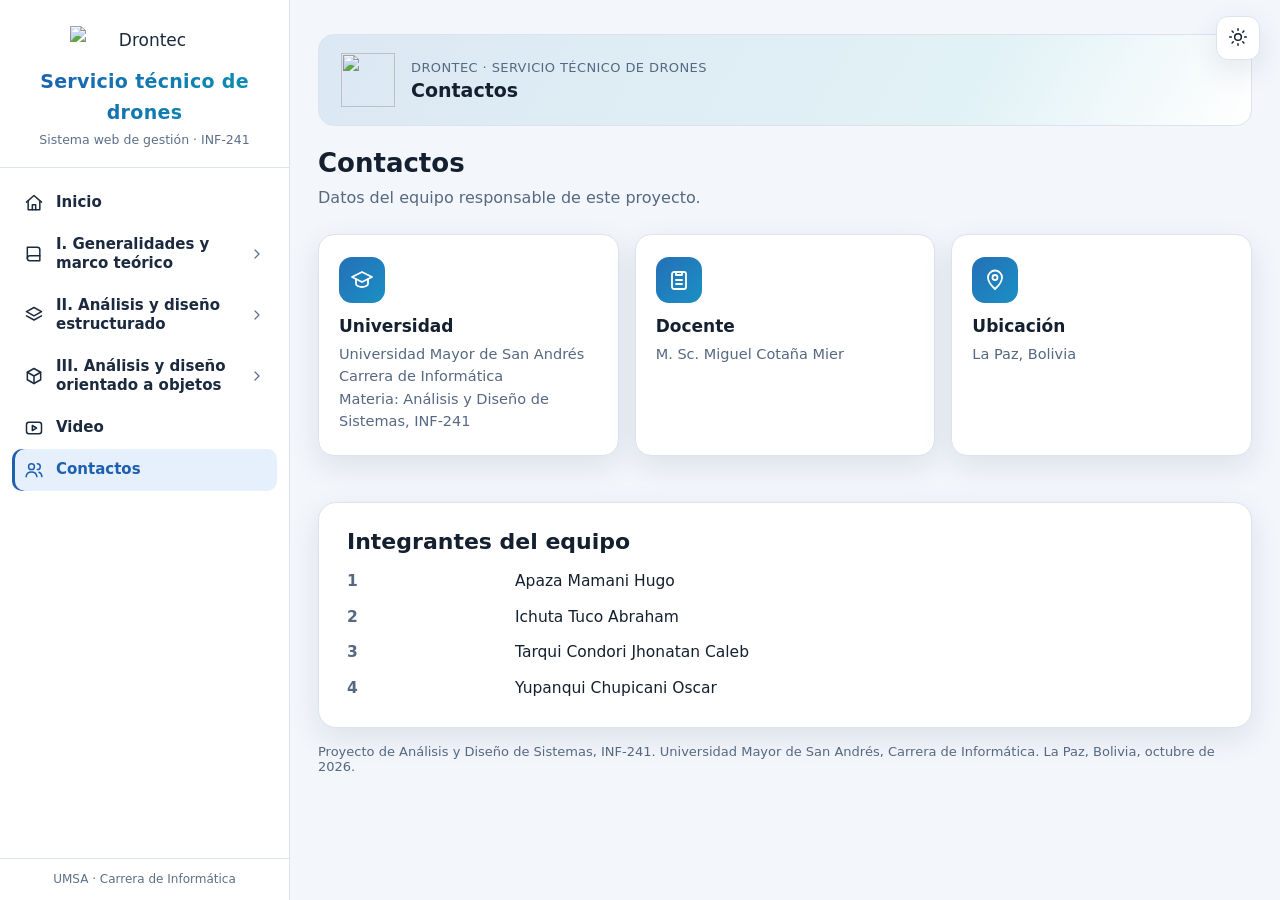
==== contactos.html @ 855f23b7 "Nueva portada con identidad de Drontec, menú lateral, Video y Contactos" ====
<!doctype html>
<html lang="es" data-theme="dark">
<head>
<meta charset="utf-8">
<meta name="viewport" content="width=device-width,initial-scale=1">
<title>Contactos | Drontec, servicio técnico de drones</title>
<meta name="description" content="Equipo responsable del proyecto del sistema web de servicio técnico de Drontec.">
<meta property="og:title" content="Contactos | Drontec, servicio técnico de drones">
<meta property="og:description" content="Equipo responsable del proyecto del sistema web de servicio técnico de Drontec.">
<meta property="og:image" content="img/hero-dron.jpg">
<link rel="icon" type="image/png" href="favicon.png">
<link rel="apple-touch-icon" href="apple-touch-icon.png">
<script>(function(){var t;try{t=localStorage.getItem('drontec-theme')}catch(e){}if(!t){t=(window.matchMedia&&matchMedia('(prefers-color-scheme: light)').matches)?'light':'dark'}document.documentElement.setAttribute('data-theme',t)})()</script>
<link rel="stylesheet" href="style.css">
</head>
<body>
<div class="scrim" data-close-menu></div>
<header class="top">
<button class="ibtn" type="button" data-open-menu aria-label="Abrir menú"><svg class="i" viewBox="0 0 24 24" aria-hidden="true"><path d="M4 6h16M4 12h16M4 18h16"/></svg></button>
<a class="ttl" href="index.html"><img src="img/logo-drontec.png" alt="Drontec"></a>
<span class="sp"></span>
<button class="ibtn" type="button" data-toggle-theme aria-label="Cambiar entre modo claro y oscuro"><span class="sun"><svg class="i" viewBox="0 0 24 24" aria-hidden="true"><circle cx="12" cy="12" r="4"/><path d="M12 2v2M12 20v2M4.9 4.9l1.4 1.4M17.7 17.7l1.4 1.4M2 12h2M20 12h2M4.9 19.1l1.4-1.4M17.7 6.3l1.4-1.4"/></svg></span><span class="moon"><svg class="i" viewBox="0 0 24 24" aria-hidden="true"><path d="M20 14.5A8 8 0 0 1 9.5 4 8 8 0 1 0 20 14.5z"/></svg></span></button>
</header>
<aside class="side" aria-label="Menú principal">
<a class="brand" href="index.html"><img src="img/logo-drontec.png" alt="Drontec"><b>Servicio técnico de drones</b><small>Sistema web de gestión · INF-241</small></a>
<nav class="menu" aria-label="Secciones del sitio">
<a href="index.html"><svg class="i" viewBox="0 0 24 24" aria-hidden="true"><path d="M3 11l9-8 9 8"/><path d="M5 10v10h14V10"/><path d="M10 20v-6h4v6"/></svg><span>Inicio</span></a>
<details><summary><svg class="i" viewBox="0 0 24 24" aria-hidden="true"><path d="M4 4h12a3 3 0 0 1 3 3v13H7a3 3 0 0 1-3-3z"/><path d="M4 17a3 3 0 0 1 3-3h12"/></svg><span>I. Generalidades y marco teórico</span><svg class="i chev" viewBox="0 0 24 24" aria-hidden="true"><path d="M9 6l6 6-6 6"/></svg></summary><div class="sub">
<a href="parte-1.html#introduccion">1. Introducción</a>
<a href="parte-1.html#antecedentes">2. Antecedentes</a>
<a href="parte-1.html#planteamiento-del-problema">3. Planteamiento del problema</a>
<a href="parte-1.html#arbol-de-problemas">4. Árbol de problemas</a>
<a href="parte-1.html#formulacion-del-problema">5. Formulación del problema</a>
<a href="parte-1.html#proposito-del-estudio">6. Propósito del estudio</a>
<a href="parte-1.html#metodo-medios-e-instrumentos-de-investigacion">7. Método, medios e instrumentos de investigación</a>
<a href="parte-1.html#justificacion">8. Justificación</a>
<a href="parte-1.html#alcances-y-delimitaciones">9. Alcances y delimitaciones</a>
<a href="parte-1.html#planificacion-de-actividades">10. Planificación de actividades</a>
</div></details>
<details><summary><svg class="i" viewBox="0 0 24 24" aria-hidden="true"><path d="M12 3l9 5-9 5-9-5z"/><path d="M3 13l9 5 9-5"/></svg><span>II. Análisis y diseño estructurado</span><svg class="i chev" viewBox="0 0 24 24" aria-hidden="true"><path d="M9 6l6 6-6 6"/></svg></summary><div class="sub">
<a href="parte-2.html#modelo-ambiental">1. Modelo ambiental</a>
<a href="parte-2.html#modelo-de-comportamiento">2. Modelo de comportamiento</a>
<a href="parte-2.html#diagrama-entidad-relacion">3. Diagrama entidad-relación</a>
<a href="parte-2.html#diccionario-de-datos">4. Diccionario de datos</a>
<a href="parte-2.html#diagrama-de-transicion-de-estados">5. Diagrama de transición de estados</a>
</div></details>
<details><summary><svg class="i" viewBox="0 0 24 24" aria-hidden="true"><path d="M12 3l8 4.5v9L12 21l-8-4.5v-9z"/><path d="M12 12l8-4.5M12 12L4 7.5M12 12v9"/></svg><span>III. Análisis y diseño orientado a objetos</span><svg class="i chev" viewBox="0 0 24 24" aria-hidden="true"><path d="M9 6l6 6-6 6"/></svg></summary><div class="sub">
<a href="parte-3.html#diagrama-de-clases">1. Diagrama de clases</a>
<a href="parte-3.html#diagrama-de-casos-de-uso-de-sistema">2. Diagrama de casos de uso de sistema</a>
<a href="parte-3.html#diagrama-de-casos-de-uso-de-negocio">3. Diagrama de casos de uso de negocio</a>
<a href="parte-3.html#caso-de-uso-de-tipo-texto-expandido">4. Caso de uso de tipo texto expandido</a>
</div></details>
<a href="video.html"><svg class="i" viewBox="0 0 24 24" aria-hidden="true"><rect x="3" y="5" width="18" height="14" rx="3"/><path d="M10 9l5 3-5 3z"/></svg><span>Video</span></a>
<a href="contactos.html" class="on"><svg class="i" viewBox="0 0 24 24" aria-hidden="true"><circle cx="9" cy="8" r="3.5"/><path d="M2.5 20c.5-3.5 3.2-5.5 6.5-5.5s6 2 6.5 5.5"/><path d="M16 4.5a3.5 3.5 0 0 1 0 7M18 14.8c1.9.6 3.2 2.3 3.5 5.2"/></svg><span>Contactos</span></a>
</nav>
<div class="side-foot">UMSA · Carrera de Informática</div>
</aside>
<button class="ibtn themebtn" type="button" data-toggle-theme aria-label="Cambiar entre modo claro y oscuro"><span class="sun"><svg class="i" viewBox="0 0 24 24" aria-hidden="true"><circle cx="12" cy="12" r="4"/><path d="M12 2v2M12 20v2M4.9 4.9l1.4 1.4M17.7 17.7l1.4 1.4M2 12h2M20 12h2M4.9 19.1l1.4-1.4M17.7 6.3l1.4-1.4"/></svg></span><span class="moon"><svg class="i" viewBox="0 0 24 24" aria-hidden="true"><path d="M20 14.5A8 8 0 0 1 9.5 4 8 8 0 1 0 20 14.5z"/></svg></span></button>
<div class="wrap">
<div class="page home">
<div class="pagehead"><img src="img/icono-drontec.png" alt=""><div><small>Drontec · Servicio técnico de drones</small><b>Contactos</b></div></div>
<section class="sec" style="margin-top:0"><h2 style="text-align:left">Contactos</h2>
<p class="sub" style="text-align:left;margin-left:0">Datos del equipo responsable de este proyecto.</p>
<div class="grid g3">
<div class="card"><span class="ic"><svg class="i" viewBox="0 0 24 24" aria-hidden="true"><path d="M2 9l10-5 10 5-10 5z"/><path d="M6 11.5V16c0 1.5 2.7 3 6 3s6-1.5 6-3v-4.5"/></svg></span><h3>Universidad</h3><p>Universidad Mayor de San Andrés<br>Carrera de Informática<br>Materia: Análisis y Diseño de Sistemas, INF-241</p></div>
<div class="card"><span class="ic"><svg class="i" viewBox="0 0 24 24" aria-hidden="true"><rect x="5" y="4" width="14" height="17" rx="2"/><path d="M9 4h6v3H9zM9 12h6M9 16h6"/></svg></span><h3>Docente</h3><p>M. Sc. Miguel Cotaña Mier</p></div>
<div class="card"><span class="ic"><svg class="i" viewBox="0 0 24 24" aria-hidden="true"><path d="M12 21s7-6.2 7-11.5A7 7 0 0 0 5 9.5C5 14.8 12 21 12 21z"/><circle cx="12" cy="9.5" r="2.5"/></svg></span><h3>Ubicación</h3><p>La Paz, Bolivia</p></div>
</div></section>
<section class="info"><h2>Integrantes del equipo</h2>
<dl><dt>1</dt><dd>Apaza Mamani Hugo</dd><dt>2</dt><dd>Ichuta Tuco Abraham</dd><dt>3</dt><dd>Tarqui Condori Jhonatan Caleb</dd><dt>4</dt><dd>Yupanqui Chupicani Oscar</dd></dl>
</section>
</div>
<footer class="foot">Proyecto de Análisis y Diseño de Sistemas, INF-241. Universidad Mayor de San Andrés, Carrera de Informática. La Paz, Bolivia, octubre de 2026.</footer>
</div>
<script src="assets/site.js"></script>
</body>
</html>
---- style.css ----
/* ===== Drontec – estilos del sitio ===== */
:root{
  --bg:#f3f6fb;--bg2:#e9eff8;--card:#ffffff;--line:#dbe3ef;
  --ink:#14202f;--mut:#566882;--acc:#1d5fb0;--acc2:#0891b2;
  --side:#ffffff;--side-ink:#1b2a3f;--side-mut:#5d6f89;--side-on:#e6f0fd;
  --glow1:rgba(36,112,183,.16);--glow2:rgba(8,145,178,.12);
  --grid:rgba(20,32,47,.06);--shadow:0 10px 30px rgba(20,40,80,.10);
  --logo-filter:none;
}
:root[data-theme="dark"]{
  --bg:#0a111e;--bg2:#0e182a;--card:#111c31;--line:#21304b;
  --ink:#e8eef8;--mut:#9fb2cf;--acc:#5aa9ff;--acc2:#22d3ee;
  --side:#070d18;--side-ink:#e3ebf7;--side-mut:#8fa3c2;--side-on:#12223d;
  --glow1:rgba(36,112,183,.38);--glow2:rgba(34,211,238,.16);
  --grid:rgba(160,190,235,.07);--shadow:0 12px 34px rgba(0,0,0,.45);
  --logo-filter:brightness(1.55) saturate(1.05);
}
*{box-sizing:border-box}
html{scroll-behavior:smooth;scroll-padding-top:76px}
body{margin:0;background:var(--bg);color:var(--ink);font:17px/1.65 Georgia,'Times New Roman',serif;
  -webkit-text-size-adjust:100%}
a{color:var(--acc)}
img{max-width:100%}
svg.i{width:20px;height:20px;fill:none;stroke:currentColor;stroke-width:1.8;stroke-linecap:round;stroke-linejoin:round;flex:none}

/* ---------- Barra lateral ---------- */
.side{position:fixed;inset:0 auto 0 0;width:290px;background:var(--side);border-right:1px solid var(--line);
  display:flex;flex-direction:column;z-index:40;font-family:system-ui,-apple-system,'Segoe UI',sans-serif;
  transition:transform .25s ease}
.brand{display:block;padding:26px 22px 18px;text-align:center;text-decoration:none;color:var(--side-ink);
  border-bottom:1px solid var(--line)}
.brand img{width:150px;height:auto;filter:var(--logo-filter);display:block;margin:0 auto 12px}
.brand b{display:block;font-size:19px;letter-spacing:.3px;
  background:linear-gradient(90deg,var(--acc),var(--acc2));-webkit-background-clip:text;background-clip:text;color:transparent}
.brand small{display:block;font-size:12.5px;color:var(--side-mut);margin-top:3px;line-height:1.35}
.menu{flex:1;overflow-y:auto;padding:14px 12px 20px}
.menu a,.menu summary{display:flex;align-items:center;gap:12px;padding:11px 12px;border-radius:10px;
  color:var(--side-ink);text-decoration:none;font-size:15px;font-weight:600;cursor:pointer;list-style:none;line-height:1.3}
.menu summary::-webkit-details-marker{display:none}
.menu summary .chev{margin-left:auto;width:16px;height:16px;transition:transform .2s;color:var(--side-mut)}
.menu details[open]>summary .chev{transform:rotate(90deg)}
.menu a:hover,.menu summary:hover{background:var(--side-on)}
.menu a.on,.menu details.cur>summary{background:var(--side-on);color:var(--acc);box-shadow:inset 3px 0 0 var(--acc)}
.menu .sub{margin:2px 0 8px 22px;padding-left:12px;border-left:1px solid var(--line)}
.menu .sub a{font-weight:500;font-size:13.5px;padding:7px 10px;color:var(--side-mut)}
.menu .sub a:hover{color:var(--side-ink)}
.side-foot{padding:12px 16px;border-top:1px solid var(--line);font:12px/1.4 system-ui,sans-serif;color:var(--side-mut);text-align:center}

/* ---------- Barra superior (celular) y botones ---------- */
.top{position:fixed;top:0;left:0;right:0;height:60px;z-index:30;display:none;align-items:center;gap:12px;padding:0 14px;
  background:var(--side);border-bottom:1px solid var(--line);font-family:system-ui,sans-serif}
.top .ttl{display:flex;align-items:center;gap:10px;font-weight:700;color:var(--side-ink);text-decoration:none;font-size:16px}
.top .ttl img{height:34px;width:auto;filter:var(--logo-filter)}
.ibtn{display:inline-flex;align-items:center;justify-content:center;width:44px;height:44px;border-radius:12px;
  border:1px solid var(--line);background:var(--card);color:var(--ink);cursor:pointer}
.ibtn:hover{border-color:var(--acc);color:var(--acc)}
.top .sp{flex:1}
.themebtn{position:fixed;top:16px;right:20px;z-index:35;box-shadow:var(--shadow)}
.themebtn .moon{display:none}
:root[data-theme="dark"] .themebtn .sun{display:none}
:root[data-theme="dark"] .themebtn .moon{display:block}
.scrim{display:none;position:fixed;inset:0;background:rgba(0,0,0,.55);z-index:35}

/* ---------- Contenido ---------- */
.wrap{margin-left:290px;min-height:100vh}
.page{max-width:1040px;margin:0 auto;padding:34px 28px 10px}
.pagehead{display:flex;align-items:center;gap:16px;margin:0 0 22px;padding:18px 22px;border-radius:16px;
  background:linear-gradient(120deg,var(--glow1),var(--glow2) 70%,transparent),var(--card);
  border:1px solid var(--line);font-family:system-ui,sans-serif}
.pagehead img{width:54px;height:54px;object-fit:contain;filter:var(--logo-filter)}
.pagehead small{display:block;color:var(--mut);font-size:13px;letter-spacing:.4px;text-transform:uppercase}
.pagehead b{display:block;font-size:19px;line-height:1.3}
article{background:var(--card);border:1px solid var(--line);border-radius:16px;padding:30px 36px;box-shadow:var(--shadow)}
h1{font:700 29px/1.25 system-ui,sans-serif;margin:0 0 .6em}
h2{font:700 22px/1.3 system-ui,sans-serif;margin:1.6em 0 .4em}
h3{font:700 17px/1.3 system-ui,sans-serif;margin:1.2em 0 .3em}
p{margin:.6em 0;text-align:justify}
figure{margin:1.2em 0;text-align:center}
figure img{max-width:100%;height:auto}
figcaption{font:italic 14px system-ui,sans-serif;color:var(--mut);margin-top:6px}
table{border-collapse:collapse;width:100%;font:15px/1.45 system-ui,sans-serif;margin:1em 0}
th,td{border:1px solid var(--line);padding:8px 10px;text-align:left;vertical-align:top}
th{background:var(--bg2)}
.toc{list-style:none;padding:0;margin:1.2em 0;font:16px/1.9 system-ui,sans-serif}
.toc a{text-decoration:none}
.toc a:hover{text-decoration:underline}
.tw{overflow-x:auto;-webkit-overflow-scrolling:touch}
.tw table{min-width:520px}
figure a{display:block}
td p{margin:.15em 0;text-align:left}
footer.foot{max-width:1040px;margin:0 auto;padding:6px 28px 40px;font:13px system-ui,sans-serif;color:var(--mut)}

/* ---------- Portada ---------- */
.home{font-family:system-ui,-apple-system,'Segoe UI',sans-serif}
.hero{position:relative;overflow:hidden;border-radius:22px;border:1px solid var(--line);padding:46px 42px;
  background:
   radial-gradient(900px 420px at 85% -10%,var(--glow1),transparent 60%),
   radial-gradient(600px 360px at -5% 110%,var(--glow2),transparent 60%),
   var(--card);
  box-shadow:var(--shadow)}
.hero:before{content:"";position:absolute;inset:0;pointer-events:none;
  background-image:linear-gradient(var(--grid) 1px,transparent 1px),linear-gradient(90deg,var(--grid) 1px,transparent 1px);
  background-size:42px 42px;mask-image:linear-gradient(180deg,#000,transparent 85%);-webkit-mask-image:linear-gradient(180deg,#000,transparent 85%)}
.hero-in{position:relative;display:grid;grid-template-columns:1.05fr .95fr;gap:36px;align-items:center}
.kicker{display:inline-flex;align-items:center;gap:8px;padding:6px 14px;border-radius:999px;font-size:13px;font-weight:600;
  color:var(--acc);border:1px solid var(--line);background:color-mix(in srgb,var(--card) 70%,transparent)}
.kicker i{width:8px;height:8px;border-radius:50%;background:var(--acc2);box-shadow:0 0 0 4px color-mix(in srgb,var(--acc2) 25%,transparent)}
.hero h1{font:800 clamp(30px,4.2vw,50px)/1.1 system-ui,sans-serif;margin:18px 0 14px;letter-spacing:-.5px;
  background:linear-gradient(95deg,var(--acc) 5%,var(--acc2) 95%);-webkit-background-clip:text;background-clip:text;color:transparent}
.hero .lead{font-size:19px;color:var(--ink);margin:0 0 10px;text-align:left;font-weight:500}
.hero p{color:var(--mut);font-size:16px;text-align:left}
.btns{display:flex;flex-wrap:wrap;gap:12px;margin-top:24px}
.btn{display:inline-flex;align-items:center;gap:8px;padding:13px 22px;border-radius:12px;font-weight:700;font-size:15px;
  text-decoration:none;border:1px solid var(--line);color:var(--ink);background:var(--card);min-height:46px}
.btn.pri{background:linear-gradient(95deg,#2470b7,#1b8fc4);color:#fff;border-color:transparent;box-shadow:0 8px 22px rgba(36,112,183,.38)}
.btn:hover{transform:translateY(-1px);border-color:var(--acc)}
.btn.pri:hover{filter:brightness(1.08)}
.hero-ph{position:relative;margin:0}
.hero-ph img{display:block;width:100%;height:auto;border-radius:18px;border:1px solid var(--line);box-shadow:var(--shadow)}
.hero-ph .chip{position:absolute;left:14px;bottom:14px;padding:8px 14px;border-radius:999px;font-size:13px;font-weight:600;
  background:rgba(8,16,30,.78);color:#e8f1ff;backdrop-filter:blur(6px);border:1px solid rgba(160,190,235,.25)}
.stats{display:grid;grid-template-columns:repeat(4,1fr);gap:16px;margin:26px 0 8px}
.stat{background:var(--card);border:1px solid var(--line);border-radius:16px;padding:20px 18px;text-align:center;box-shadow:var(--shadow)}
.stat b{display:block;font-size:36px;line-height:1.1;font-weight:800;
  background:linear-gradient(95deg,var(--acc),var(--acc2));-webkit-background-clip:text;background-clip:text;color:transparent}
.stat span{display:block;margin-top:6px;color:var(--mut);font-size:14px}
.sec{margin:46px 0 0}
.sec>h2{font:800 26px/1.2 system-ui,sans-serif;margin:0 0 6px;text-align:center}
.sec>p.sub{color:var(--mut);text-align:center;max-width:680px;margin:0 auto 22px;font-size:16px}
.grid{display:grid;gap:16px}
.g3{grid-template-columns:repeat(3,1fr)}
.g4{grid-template-columns:repeat(4,1fr)}
.card{position:relative;background:var(--card);border:1px solid var(--line);border-radius:16px;padding:22px 20px;box-shadow:var(--shadow)}
.card .ic{display:inline-flex;align-items:center;justify-content:center;width:46px;height:46px;border-radius:13px;margin-bottom:12px;
  color:#fff;background:linear-gradient(135deg,#2470b7,#1b8fc4)}
.card .ic svg{width:24px;height:24px}
.card h3{font:700 17px/1.3 system-ui,sans-serif;margin:0 0 6px}
.card p{margin:0;color:var(--mut);font-size:14.5px;line-height:1.55;text-align:left}
.card .n{position:absolute;top:16px;right:18px;font:800 26px/1 system-ui,sans-serif;color:var(--line)}
a.card{text-decoration:none;color:var(--ink)}
a.card:hover{border-color:var(--acc);transform:translateY(-2px)}
a.card .go{display:inline-block;margin-top:12px;font-weight:700;font-size:14px;color:var(--acc)}
.gallery{display:grid;grid-template-columns:1.25fr .75fr;gap:16px;align-items:stretch}
.gallery figure{margin:0;position:relative;overflow:hidden;border-radius:18px;border:1px solid var(--line);box-shadow:var(--shadow);background:var(--card)}
.gallery img{display:block;width:100%;height:100%;object-fit:cover}
.gallery figcaption{position:absolute;left:0;right:0;bottom:0;padding:34px 16px 14px;margin:0;font:600 14px system-ui,sans-serif;
  font-style:normal;color:#eef5ff;background:linear-gradient(transparent,rgba(5,12,24,.85))}
.info{margin-top:46px;background:var(--card);border:1px solid var(--line);border-radius:18px;padding:26px 28px;box-shadow:var(--shadow)}
.info h2{font:800 22px/1.2 system-ui,sans-serif;margin:0 0 14px}
.info dl{display:grid;grid-template-columns:150px 1fr;gap:10px 18px;margin:0;font-size:15.5px}
.info dt{font-weight:700;color:var(--mut)}
.info dd{margin:0}
.note{margin-top:14px;font:italic 14px system-ui,sans-serif;color:var(--mut)}

/* ---------- Video y Contactos ---------- */
.videobox{position:relative;aspect-ratio:16/9;border-radius:18px;overflow:hidden;border:1px solid var(--line);background:var(--bg2);box-shadow:var(--shadow);
  display:flex;align-items:center;justify-content:center;text-align:center;padding:20px;font-family:system-ui,sans-serif}
.videobox iframe{position:absolute;inset:0;width:100%;height:100%;border:0}
.videobox .empty{color:var(--mut)}
.videobox .empty svg{width:56px;height:56px;color:var(--acc);margin-bottom:10px}

@media(max-width:1100px){
  .hero-in{grid-template-columns:1fr}
  .g4{grid-template-columns:repeat(2,1fr)}
}
@media(max-width:900px){
  .side{transform:translateX(-100%)}
  body.menu-open .side{transform:none;box-shadow:var(--shadow)}
  body.menu-open .scrim{display:block}
  .top{display:flex}
  .wrap{margin-left:0;padding-top:60px}
  .themebtn{display:none}
  .page{padding:20px 14px 6px}
  .hero{padding:28px 20px;border-radius:18px}
  .stats{grid-template-columns:repeat(2,1fr)}
  .g3{grid-template-columns:1fr}
  .gallery{grid-template-columns:1fr}
  .info dl{grid-template-columns:1fr;gap:2px}
  .info dt{margin-top:10px}
  article{padding:20px 16px}
  h1{font-size:23px}
  p{text-align:left}
  .pagehead{padding:14px 16px}
  footer.foot{padding:6px 14px 30px}
}
@media(max-width:520px){
  .g4{grid-template-columns:1fr}
  .sec>h2{font-size:22px}
  .btn{flex:1 1 100%;justify-content:center}
}
@media (prefers-reduced-motion:reduce){*{transition:none!important;scroll-behavior:auto!important}}
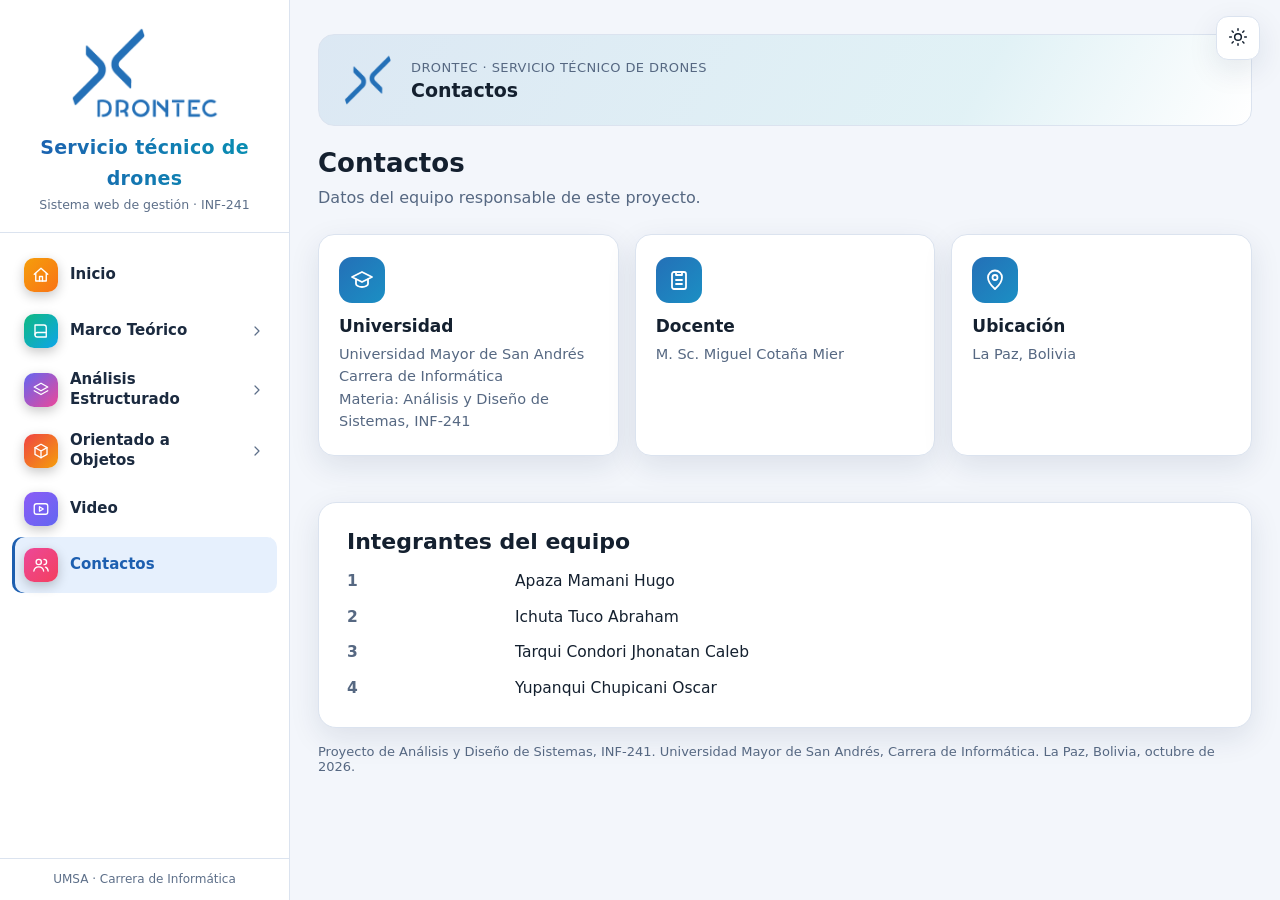
==== commit ee8f5f10: "Menú como el ejemplo y páginas más cortas con tablas desplegables" ====
--- a/contactos.html
+++ b/contactos.html
@@ -24,38 +24,52 @@
 <aside class="side" aria-label="Menú principal">
 <a class="brand" href="index.html"><img src="img/logo-drontec.png" alt="Drontec"><b>Servicio técnico de drones</b><small>Sistema web de gestión · INF-241</small></a>
 <nav class="menu" aria-label="Secciones del sitio">
-<a href="index.html"><svg class="i" viewBox="0 0 24 24" aria-hidden="true"><path d="M3 11l9-8 9 8"/><path d="M5 10v10h14V10"/><path d="M10 20v-6h4v6"/></svg><span>Inicio</span></a>
-<details><summary><svg class="i" viewBox="0 0 24 24" aria-hidden="true"><path d="M4 4h12a3 3 0 0 1 3 3v13H7a3 3 0 0 1-3-3z"/><path d="M4 17a3 3 0 0 1 3-3h12"/></svg><span>I. Generalidades y marco teórico</span><svg class="i chev" viewBox="0 0 24 24" aria-hidden="true"><path d="M9 6l6 6-6 6"/></svg></summary><div class="sub">
-<a href="parte-1.html#introduccion">1. Introducción</a>
-<a href="parte-1.html#antecedentes">2. Antecedentes</a>
-<a href="parte-1.html#planteamiento-del-problema">3. Planteamiento del problema</a>
-<a href="parte-1.html#arbol-de-problemas">4. Árbol de problemas</a>
-<a href="parte-1.html#formulacion-del-problema">5. Formulación del problema</a>
-<a href="parte-1.html#proposito-del-estudio">6. Propósito del estudio</a>
-<a href="parte-1.html#metodo-medios-e-instrumentos-de-investigacion">7. Método, medios e instrumentos de investigación</a>
-<a href="parte-1.html#justificacion">8. Justificación</a>
-<a href="parte-1.html#alcances-y-delimitaciones">9. Alcances y delimitaciones</a>
-<a href="parte-1.html#planificacion-de-actividades">10. Planificación de actividades</a>
+<a href="index.html"><span class="ico c-home"><svg class="i" viewBox="0 0 24 24" aria-hidden="true"><path d="M3 11l9-8 9 8"/><path d="M5 10v10h14V10"/><path d="M10 20v-6h4v6"/></svg></span><span>Inicio</span></a>
+<details><summary data-title="Marco Teórico" data-sub="Fundamentos del proyecto" data-desc="Introducción, antecedentes, planteamiento y formulación del problema, propósito del estudio, método, justificación, alcances y planificación del sistema web de servicio técnico de Drontec." data-chips="10 secciones|2 figuras" data-href="parte-1.html" data-ico="c-marco"><span class="ico c-marco"><svg class="i" viewBox="0 0 24 24" aria-hidden="true"><path d="M4 4h12a3 3 0 0 1 3 3v13H7a3 3 0 0 1-3-3z"/><path d="M4 17a3 3 0 0 1 3-3h12"/></svg></span><span>Marco Teórico</span><svg class="i chev" viewBox="0 0 24 24" aria-hidden="true"><path d="M9 6l6 6-6 6"/></svg></summary><div class="sub">
+<a href="parte-1.html#introduccion">Introducción</a>
+<a href="parte-1.html#antecedentes">Antecedentes</a>
+<a href="parte-1.html#planteamiento-del-problema">Planteamiento del problema</a>
+<a href="parte-1.html#arbol-de-problemas">Árbol de problemas</a>
+<a href="parte-1.html#formulacion-del-problema">Formulación del problema</a>
+<a href="parte-1.html#proposito-del-estudio">Propósito del estudio</a>
+<a href="parte-1.html#metodo-medios-e-instrumentos-de-investigacion">Método e instrumentos</a>
+<a href="parte-1.html#justificacion">Justificación</a>
+<a href="parte-1.html#alcances-y-delimitaciones">Alcances y delimitaciones</a>
+<a href="parte-1.html#planificacion-de-actividades">Planificación</a>
 </div></details>
-<details><summary><svg class="i" viewBox="0 0 24 24" aria-hidden="true"><path d="M12 3l9 5-9 5-9-5z"/><path d="M3 13l9 5 9-5"/></svg><span>II. Análisis y diseño estructurado</span><svg class="i chev" viewBox="0 0 24 24" aria-hidden="true"><path d="M9 6l6 6-6 6"/></svg></summary><div class="sub">
-<a href="parte-2.html#modelo-ambiental">1. Modelo ambiental</a>
-<a href="parte-2.html#modelo-de-comportamiento">2. Modelo de comportamiento</a>
-<a href="parte-2.html#diagrama-entidad-relacion">3. Diagrama entidad-relación</a>
-<a href="parte-2.html#diccionario-de-datos">4. Diccionario de datos</a>
-<a href="parte-2.html#diagrama-de-transicion-de-estados">5. Diagrama de transición de estados</a>
+<details><summary data-title="Análisis Estructurado" data-sub="Modelos del sistema" data-desc="Modelo ambiental (contexto y lista de acontecimientos), diagramas de flujo de datos, diagrama entidad-relación, diccionario de datos y diagrama de transición de estados." data-chips="5 secciones|6 figuras" data-href="parte-2.html" data-ico="c-estr"><span class="ico c-estr"><svg class="i" viewBox="0 0 24 24" aria-hidden="true"><path d="M12 3l9 5-9 5-9-5z"/><path d="M3 13l9 5 9-5"/></svg></span><span>Análisis Estructurado</span><svg class="i chev" viewBox="0 0 24 24" aria-hidden="true"><path d="M9 6l6 6-6 6"/></svg></summary><div class="sub">
+<a href="parte-2.html#modelo-ambiental">Modelo ambiental</a>
+<a class="l2" href="parte-2.html#declaracion-de-proposito">Declaración de propósito</a>
+<a class="l2" href="parte-2.html#diagrama-de-contexto">Diagrama de contexto</a>
+<a class="l2" href="parte-2.html#lista-de-acontecimientos">Lista de acontecimientos</a>
+<a class="l2" href="parte-2.html#supuestos-y-puntos-por-confirmar-con-drontec">Supuestos por confirmar</a>
+<a href="parte-2.html#modelo-de-comportamiento">Modelo de comportamiento</a>
+<a class="l2" href="parte-2.html#diagrama-de-flujo-de-datos-de-nivel-0">DFD nivel 0</a>
+<a class="l2" href="parte-2.html#diagrama-de-flujo-de-datos-de-nivel-1-proceso-1-0">DFD nivel 1 (proceso 1.0)</a>
+<a class="l2" href="parte-2.html#diagrama-de-flujo-de-datos-de-nivel-2-proceso-1-4">DFD nivel 2 (proceso 1.4)</a>
+<a href="parte-2.html#diagrama-entidad-relacion">Diagrama entidad-relación</a>
+<a href="parte-2.html#diccionario-de-datos">Diccionario de datos</a>
+<a href="parte-2.html#diagrama-de-transicion-de-estados">Diagrama de transición de estados</a>
 </div></details>
-<details><summary><svg class="i" viewBox="0 0 24 24" aria-hidden="true"><path d="M12 3l8 4.5v9L12 21l-8-4.5v-9z"/><path d="M12 12l8-4.5M12 12L4 7.5M12 12v9"/></svg><span>III. Análisis y diseño orientado a objetos</span><svg class="i chev" viewBox="0 0 24 24" aria-hidden="true"><path d="M9 6l6 6-6 6"/></svg></summary><div class="sub">
-<a href="parte-3.html#diagrama-de-clases">1. Diagrama de clases</a>
-<a href="parte-3.html#diagrama-de-casos-de-uso-de-sistema">2. Diagrama de casos de uso de sistema</a>
-<a href="parte-3.html#diagrama-de-casos-de-uso-de-negocio">3. Diagrama de casos de uso de negocio</a>
-<a href="parte-3.html#caso-de-uso-de-tipo-texto-expandido">4. Caso de uso de tipo texto expandido</a>
+<details><summary data-title="Orientado a Objetos" data-sub="Modelos con UML" data-desc="Diagrama de clases, casos de uso de sistema, casos de uso de negocio y un caso de uso de tipo texto expandido." data-chips="4 secciones|5 figuras" data-href="parte-3.html" data-ico="c-obj"><span class="ico c-obj"><svg class="i" viewBox="0 0 24 24" aria-hidden="true"><path d="M12 3l8 4.5v9L12 21l-8-4.5v-9z"/><path d="M12 12l8-4.5M12 12L4 7.5M12 12v9"/></svg></span><span>Orientado a Objetos</span><svg class="i chev" viewBox="0 0 24 24" aria-hidden="true"><path d="M9 6l6 6-6 6"/></svg></summary><div class="sub">
+<a href="parte-3.html#diagrama-de-clases">Diagrama de clases</a>
+<a href="parte-3.html#diagrama-de-casos-de-uso-de-sistema">CU de sistema</a>
+<a href="parte-3.html#diagrama-de-casos-de-uso-de-negocio">CU de negocio</a>
+<a href="parte-3.html#caso-de-uso-de-tipo-texto-expandido">CU de tipo texto expandido</a>
 </div></details>
-<a href="video.html"><svg class="i" viewBox="0 0 24 24" aria-hidden="true"><rect x="3" y="5" width="18" height="14" rx="3"/><path d="M10 9l5 3-5 3z"/></svg><span>Video</span></a>
-<a href="contactos.html" class="on"><svg class="i" viewBox="0 0 24 24" aria-hidden="true"><circle cx="9" cy="8" r="3.5"/><path d="M2.5 20c.5-3.5 3.2-5.5 6.5-5.5s6 2 6.5 5.5"/><path d="M16 4.5a3.5 3.5 0 0 1 0 7M18 14.8c1.9.6 3.2 2.3 3.5 5.2"/></svg><span>Contactos</span></a>
+<a href="video.html"><span class="ico c-video"><svg class="i" viewBox="0 0 24 24" aria-hidden="true"><rect x="3" y="5" width="18" height="14" rx="3"/><path d="M10 9l5 3-5 3z"/></svg></span><span>Video</span></a>
+<a href="contactos.html" class="on"><span class="ico c-cont"><svg class="i" viewBox="0 0 24 24" aria-hidden="true"><circle cx="9" cy="8" r="3.5"/><path d="M2.5 20c.5-3.5 3.2-5.5 6.5-5.5s6 2 6.5 5.5"/><path d="M16 4.5a3.5 3.5 0 0 1 0 7M18 14.8c1.9.6 3.2 2.3 3.5 5.2"/></svg></span><span>Contactos</span></a>
 </nav>
 <div class="side-foot">UMSA · Carrera de Informática</div>
 </aside>
 <button class="ibtn themebtn" type="button" data-toggle-theme aria-label="Cambiar entre modo claro y oscuro"><span class="sun"><svg class="i" viewBox="0 0 24 24" aria-hidden="true"><circle cx="12" cy="12" r="4"/><path d="M12 2v2M12 20v2M4.9 4.9l1.4 1.4M17.7 17.7l1.4 1.4M2 12h2M20 12h2M4.9 19.1l1.4-1.4M17.7 6.3l1.4-1.4"/></svg></span><span class="moon"><svg class="i" viewBox="0 0 24 24" aria-hidden="true"><path d="M20 14.5A8 8 0 0 1 9.5 4 8 8 0 1 0 20 14.5z"/></svg></span></button>
+<div class="pv-overlay" data-close-card></div>
+<div class="pv-modal" role="dialog" aria-modal="true" aria-labelledby="pvTitle">
+<div class="pv-head"><span class="ico" id="pvIco"></span><div><h2 id="pvTitle"></h2><small id="pvSub"></small></div></div>
+<p id="pvDesc"></p>
+<div class="pv-chips" id="pvChips"></div>
+<div class="pv-btns"><a class="btn pri" id="pvGo" href="#">Abrir sección</a><button class="btn" type="button" data-close-card>Cerrar</button></div>
+</div>
 <div class="wrap">
 <div class="page home">
 <div class="pagehead"><img src="img/icono-drontec.png" alt=""><div><small>Drontec · Servicio técnico de drones</small><b>Contactos</b></div></div>
--- a/style.css
+++ b/style.css
@@ -189,3 +189,50 @@
   .btn{flex:1 1 100%;justify-content:center}
 }
 @media (prefers-reduced-motion:reduce){*{transition:none!important;scroll-behavior:auto!important}}
+
+/* ---------- Menú con íconos de color (como el ejemplo) ---------- */
+.ico{display:inline-flex;align-items:center;justify-content:center;width:34px;height:34px;border-radius:10px;flex:none;color:#fff;
+box-shadow:0 4px 12px rgba(0,0,0,.22)}
+.ico svg.i{width:18px;height:18px}
+.c-home{background:linear-gradient(135deg,#f59e0b,#f97316)}
+.c-marco{background:linear-gradient(135deg,#10b981,#0ea5e9)}
+.c-estr{background:linear-gradient(135deg,#6366f1,#ec4899)}
+.c-obj{background:linear-gradient(135deg,#ef4444,#f59e0b)}
+.c-video{background:linear-gradient(135deg,#8b5cf6,#6366f1)}
+.c-cont{background:linear-gradient(135deg,#ec4899,#f43f5e)}
+.menu .sub a.l2{padding-left:22px;font-size:13px;position:relative}
+.menu .sub a.l2:before{content:"";position:absolute;left:10px;top:50%;width:5px;height:5px;border-radius:50%;background:var(--line);transform:translateY(-50%)}
+
+/* ---------- Resumen corto + botón para ver el detalle ---------- */
+p.lead{font-size:17.5px;color:var(--ink)}
+details.more{margin:14px 0 6px;border:1px solid var(--line);border-radius:12px;background:var(--bg2);overflow:hidden}
+details.more>summary{cursor:pointer;list-style:none;display:flex;align-items:center;gap:10px;padding:12px 16px;
+font:600 14.5px system-ui,sans-serif;color:var(--acc);min-height:46px}
+details.more>summary::-webkit-details-marker{display:none}
+details.more>summary:before{content:"+";display:inline-flex;align-items:center;justify-content:center;width:22px;height:22px;border-radius:7px;
+background:var(--acc);color:var(--card);font-weight:800;line-height:1}
+details.more[open]>summary:before{content:"\2212"}
+details.more>summary .c{display:none}
+details.more[open]>summary .o{display:none}
+details.more[open]>summary .c{display:inline}
+details.more>summary:hover{background:var(--side-on)}
+details.more .more-body{padding:6px 18px 16px;background:var(--card);border-top:1px solid var(--line)}
+details.more .more-body>p:first-child{margin-top:.9em}
+article h3{scroll-margin-top:76px}
+
+/* ---------- Tarjeta al abrir un grupo del menú ---------- */
+.pv-overlay{display:none;position:fixed;inset:0;background:rgba(3,8,18,.62);backdrop-filter:blur(4px);z-index:60}
+.pv-modal{display:none;position:fixed;z-index:61;left:50%;top:50%;transform:translate(-50%,-50%);width:min(520px,calc(100vw - 32px));
+background:var(--card);border:1px solid var(--line);border-radius:22px;padding:26px 26px 22px;box-shadow:0 24px 70px rgba(0,0,0,.5);font-family:system-ui,sans-serif}
+body.pv-open .pv-overlay,body.pv-open .pv-modal{display:block}
+.pv-head{display:flex;align-items:center;gap:16px;padding-bottom:16px;border-bottom:1px solid var(--line)}
+.pv-head .ico{width:56px;height:56px;border-radius:16px}
+.pv-head .ico svg.i{width:28px;height:28px}
+.pv-head h2{margin:0;font:800 26px/1.15 system-ui,sans-serif;background:linear-gradient(95deg,var(--acc),var(--acc2));-webkit-background-clip:text;background-clip:text;color:transparent}
+.pv-head small{display:block;margin-top:4px;color:var(--mut);font-size:14px}
+.pv-modal>p{margin:16px 0;color:var(--ink);font-size:16px;line-height:1.65;text-align:left}
+.pv-chips{display:flex;flex-wrap:wrap;gap:8px;margin-bottom:18px}
+.pv-chips span{padding:6px 14px;border-radius:999px;border:1px solid var(--line);background:var(--bg2);font-size:13px;font-weight:600;color:var(--acc)}
+.pv-btns{display:flex;gap:10px;flex-wrap:wrap}
+.pv-btns .btn{cursor:pointer;font-family:inherit}
+@media(max-width:520px){.pv-modal{padding:20px 18px}.pv-head h2{font-size:22px}.pv-btns .btn{flex:1 1 100%;justify-content:center}}
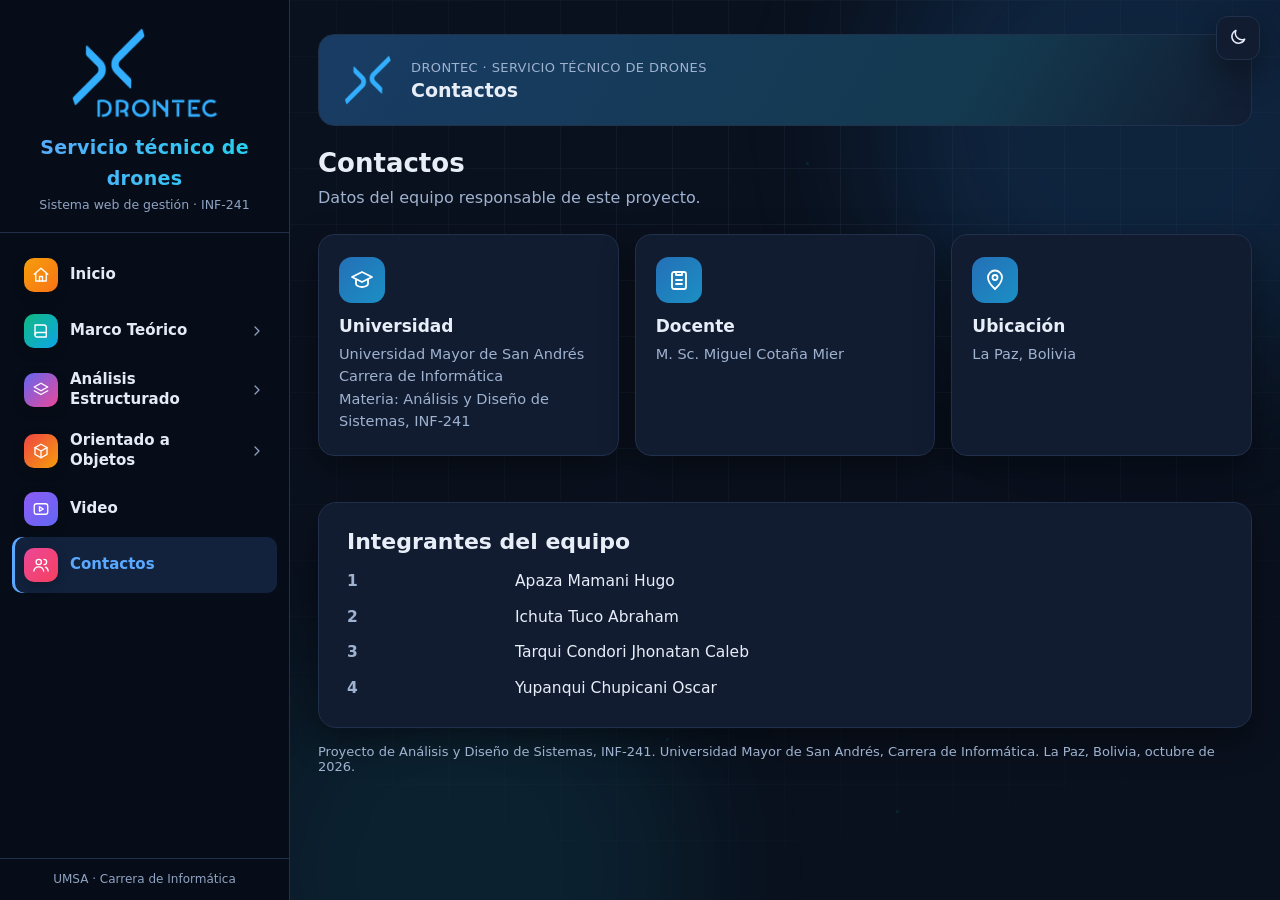
==== commit 0b553500: "Portada con foto real en marco de cámara de dron y fondo sutil" ====
--- a/contactos.html
+++ b/contactos.html
@@ -10,7 +10,7 @@
 <meta property="og:image" content="img/hero-dron.jpg">
 <link rel="icon" type="image/png" href="favicon.png">
 <link rel="apple-touch-icon" href="apple-touch-icon.png">
-<script>(function(){var t;try{t=localStorage.getItem('drontec-theme')}catch(e){}if(!t){t=(window.matchMedia&&matchMedia('(prefers-color-scheme: light)').matches)?'light':'dark'}document.documentElement.setAttribute('data-theme',t)})()</script>
+<script>(function(){var t;try{t=localStorage.getItem('drontec-theme')}catch(e){}if(!t){t='dark'}document.documentElement.setAttribute('data-theme',t)})()</script>
 <link rel="stylesheet" href="style.css">
 </head>
 <body>
@@ -63,6 +63,7 @@
 <div class="side-foot">UMSA · Carrera de Informática</div>
 </aside>
 <button class="ibtn themebtn" type="button" data-toggle-theme aria-label="Cambiar entre modo claro y oscuro"><span class="sun"><svg class="i" viewBox="0 0 24 24" aria-hidden="true"><circle cx="12" cy="12" r="4"/><path d="M12 2v2M12 20v2M4.9 4.9l1.4 1.4M17.7 17.7l1.4 1.4M2 12h2M20 12h2M4.9 19.1l1.4-1.4M17.7 6.3l1.4-1.4"/></svg></span><span class="moon"><svg class="i" viewBox="0 0 24 24" aria-hidden="true"><path d="M20 14.5A8 8 0 0 1 9.5 4 8 8 0 1 0 20 14.5z"/></svg></span></button>
+<div class="bg-fx" aria-hidden="true"><span class="orb o1"></span><span class="orb o2"></span><i style="left:8%;top:12%;animation-delay:0s"></i><i style="left:22%;top:70%;animation-delay:1.2s"></i><i style="left:35%;top:28%;animation-delay:2.1s"></i><i style="left:52%;top:82%;animation-delay:0.6s"></i><i style="left:63%;top:18%;animation-delay:1.8s"></i><i style="left:78%;top:58%;animation-delay:2.6s"></i><i style="left:90%;top:30%;animation-delay:0.9s"></i><i style="left:14%;top:44%;animation-delay:3.1s"></i><i style="left:46%;top:50%;animation-delay:1.5s"></i><i style="left:70%;top:90%;animation-delay:2.2s"></i><i style="left:95%;top:75%;animation-delay:0.3s"></i><i style="left:30%;top:6%;animation-delay:2.8s"></i><span class="route r1"></span><span class="route r2"></span></div>
 <div class="pv-overlay" data-close-card></div>
 <div class="pv-modal" role="dialog" aria-modal="true" aria-labelledby="pvTitle">
 <div class="pv-head"><span class="ico" id="pvIco"></span><div><h2 id="pvTitle"></h2><small id="pvSub"></small></div></div>
--- a/style.css
+++ b/style.css
@@ -236,3 +236,66 @@
 .pv-btns{display:flex;gap:10px;flex-wrap:wrap}
 .pv-btns .btn{cursor:pointer;font-family:inherit}
 @media(max-width:520px){.pv-modal{padding:20px 18px}.pv-head h2{font-size:22px}.pv-btns .btn{flex:1 1 100%;justify-content:center}}
+
+/* =====================================================================
+   Fondo sutil y portada con foto real en marco de cámara de dron
+   ===================================================================== */
+.wrap{position:relative;z-index:1}
+.bg-fx{position:fixed;inset:0;z-index:0;pointer-events:none;overflow:hidden}
+.bg-fx:before{content:"";position:absolute;inset:0;background-image:linear-gradient(var(--grid) 1px,transparent 1px),linear-gradient(90deg,var(--grid) 1px,transparent 1px);
+background-size:56px 56px;-webkit-mask-image:radial-gradient(ellipse at 60% 30%,#000,transparent 75%);mask-image:radial-gradient(ellipse at 60% 30%,#000,transparent 75%)}
+.bg-fx .orb{position:absolute;border-radius:50%;filter:blur(70px);opacity:.55}
+.bg-fx .o1{width:520px;height:520px;right:-120px;top:-140px;background:var(--glow1)}
+.bg-fx .o2{width:460px;height:460px;left:18%;bottom:-200px;background:var(--glow2)}
+.bg-fx i{position:absolute;width:3px;height:3px;border-radius:50%;background:var(--acc2);opacity:.1;animation:twinkle 4.5s ease-in-out infinite}
+@keyframes twinkle{0%,100%{opacity:.08;transform:scale(1)}50%{opacity:.7;transform:scale(1.8)}}
+/* rutas de vuelo: líneas de luz que cruzan el fondo */
+.bg-fx .route{position:absolute;left:-30%;width:30%;height:2px;border-radius:2px;opacity:0;
+background:linear-gradient(90deg,transparent,var(--acc2),transparent);filter:drop-shadow(0 0 6px var(--acc2));animation:route 14s linear infinite}
+.bg-fx .r1{top:22%;transform:rotate(-6deg)}
+.bg-fx .r2{top:71%;transform:rotate(4deg);animation-delay:-7s;animation-duration:19s}
+@keyframes route{0%{left:-30%;opacity:0}8%{opacity:.55}92%{opacity:.55}100%{left:110%;opacity:0}}
+
+.scene{position:relative;aspect-ratio:16/10;border-radius:22px;overflow:hidden;border:1px solid rgba(120,170,255,.32);background:#050c18;
+box-shadow:0 18px 50px rgba(8,20,45,.45),0 0 0 1px rgba(34,211,238,.06);color:#e8f1ff}
+.scene .ph{position:absolute;inset:0;width:100%;height:100%;object-fit:cover;filter:saturate(.8) contrast(1.06) brightness(.92);
+transform-origin:55% 45%;animation:kb 24s ease-in-out infinite alternate}
+@keyframes kb{from{transform:scale(1)}to{transform:scale(1.09)}}
+.scene .tint{position:absolute;inset:0;background:
+radial-gradient(ellipse at 50% 48%,transparent 38%,rgba(3,9,22,.62) 100%),
+linear-gradient(180deg,rgba(14,60,130,.28),rgba(5,14,32,.5));mix-blend-mode:multiply}
+.scene .tint:after{content:"";position:absolute;inset:0;background:linear-gradient(rgba(90,169,255,.08) 1px,transparent 1px) 0 0/100% 38px}
+.scene .scan{position:absolute;left:0;right:0;height:110px;top:-110px;pointer-events:none;
+background:linear-gradient(transparent,rgba(34,211,238,.20));border-bottom:1px solid rgba(34,211,238,.7);animation:scan 5.5s linear infinite}
+@keyframes scan{to{top:100%}}
+.scene .par{position:absolute;inset:0;transform:translate(calc(var(--px,0)*10px),calc(var(--py,0)*8px));transition:transform .25s ease-out}
+.scene .target{position:absolute;left:8%;top:13%;width:86%;height:59%}
+.scene .target i{position:absolute;width:26px;height:26px;border:0 solid #22d3ee;filter:drop-shadow(0 0 5px #22d3ee);animation:lock 2.6s ease-in-out infinite}
+.scene .target .tl{left:0;top:0;border-width:3px 0 0 3px;border-top-left-radius:6px}
+.scene .target .tr{right:0;top:0;border-width:3px 3px 0 0;border-top-right-radius:6px}
+.scene .target .bl{left:0;bottom:0;border-width:0 0 3px 3px;border-bottom-left-radius:6px}
+.scene .target .br{right:0;bottom:0;border-width:0 3px 3px 0;border-bottom-right-radius:6px}
+@keyframes lock{0%,100%{transform:scale(1);opacity:1}50%{transform:scale(.82);opacity:.7}}
+.scene .tag{position:absolute;left:0;bottom:-34px;padding:5px 12px;border-radius:8px;font:600 12px/1 ui-monospace,SFMono-Regular,Menlo,monospace;letter-spacing:.4px;text-transform:uppercase;
+color:#06101f;background:#22d3ee;box-shadow:0 0 14px rgba(34,211,238,.6)}
+.scene .rec{position:absolute;left:5%;top:6%;display:flex;align-items:center;gap:8px;font:600 12px ui-monospace,SFMono-Regular,Menlo,monospace;letter-spacing:.5px;text-transform:uppercase;
+padding:6px 12px;border-radius:8px;background:rgba(5,14,32,.7);border:1px solid rgba(120,190,255,.3)}
+.scene .rec b{width:9px;height:9px;border-radius:50%;background:#ff4d5e;box-shadow:0 0 8px #ff4d5e;animation:blink 1.2s steps(1) infinite}
+@keyframes blink{0%,60%{opacity:1}61%,100%{opacity:.15}}
+.scene .fchip{position:absolute;padding:6px 13px;border-radius:999px;font:600 12.5px system-ui,sans-serif;color:#dff0ff;
+background:rgba(10,30,60,.72);border:1px solid rgba(120,190,255,.4);backdrop-filter:blur(5px);animation:bob 5s ease-in-out infinite}
+.scene .fchip:before{content:"";display:inline-block;width:7px;height:7px;border-radius:50%;background:#22d3ee;margin-right:8px;box-shadow:0 0 8px #22d3ee}
+.scene .f1{right:5%;top:6%}.scene .f2{right:5%;bottom:7%;animation-delay:-1.7s}.scene .f3{left:5%;bottom:7%;animation-delay:-3.2s}
+@keyframes bob{0%,100%{transform:translateY(0)}50%{transform:translateY(-6px)}}
+
+@media(max-width:1100px){.scene{max-width:620px;margin:0 auto;width:100%}}
+@media(max-width:520px){.scene .fchip{font-size:11px;padding:5px 10px}.scene .rec,.scene .tag{font-size:10.5px}.scene .tag{bottom:-30px}}
+@media (prefers-reduced-motion:reduce){
+.scene .ph,.scene .scan,.scene .target i,.scene .rec b,.scene .fchip,.bg-fx i,.bg-fx .route{animation:none!important}
+.bg-fx .route{display:none}
+}
+
+.hero-in{grid-template-columns:.92fr 1.08fr}
+.scene{aspect-ratio:3/2}
+.scene .target{left:9%;top:19%;width:83%;height:56%}
+@media(max-width:1100px){.hero-in{grid-template-columns:1fr}}
